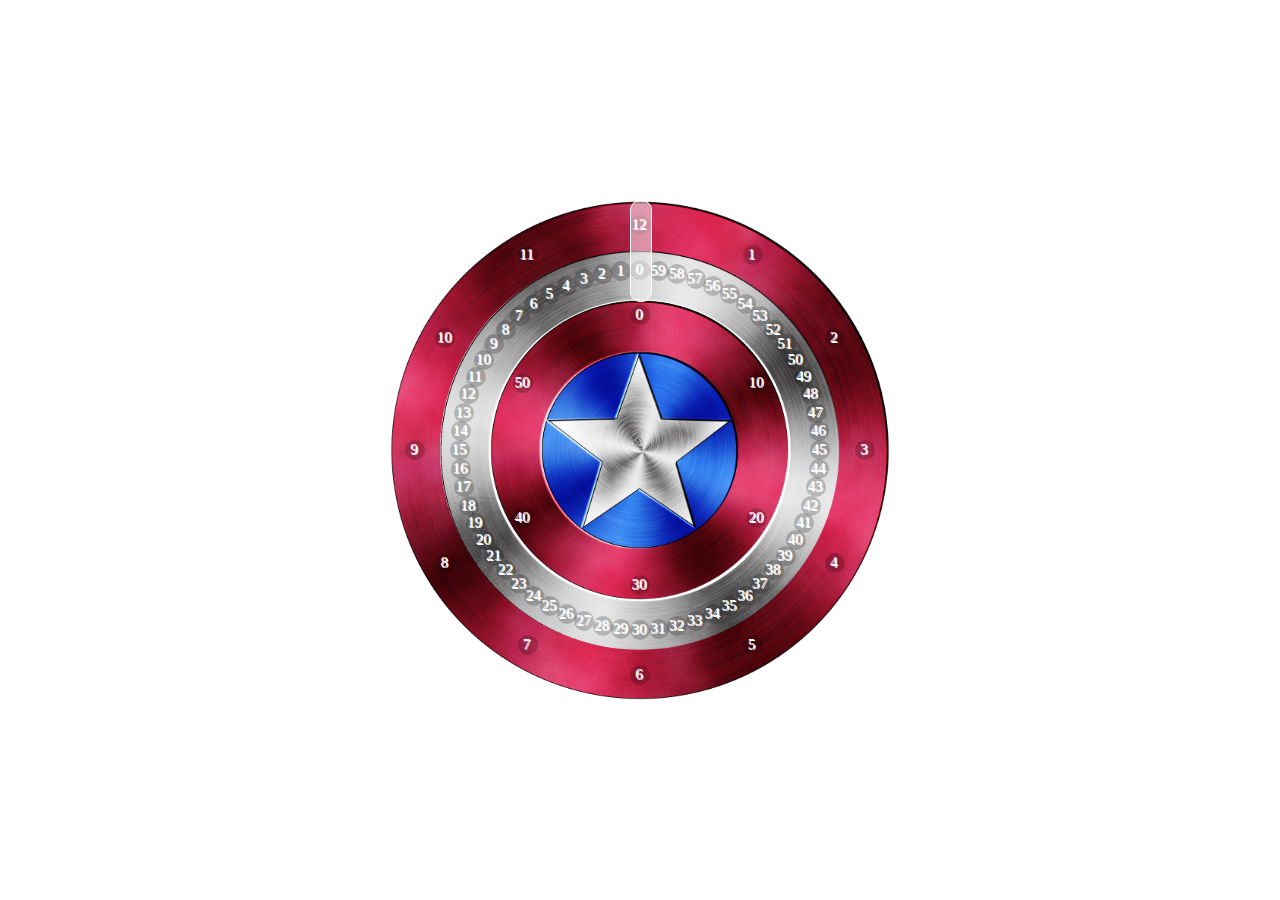
==== index.html @ a3017b5c "1-complete" ====
<!DOCTYPE html>
<html>
<head lang="en">
    <meta charset="UTF-8">
    <title></title>
    <link rel="stylesheet" href="mycss/clock.css"/>
</head>

<body>
    <div class="container">
        <div class="displayArea"></div>
        <div class="hour">
            <div class="center">
            </div>
        </div>
        <div class="mins">
            <div class="center">
            </div>
        </div>
        <div class="second">
            <div class="center">
            </div>
        </div>
    </div>
    <script src="myapp/jquery-1.11.3.js"></script>
    <script src="myapp/respond.min.js"></script>
    <script src="myapp/clock.js"></script>
</body>
</html>
---- mycss/clock.css ----
.hour,
.mins,
.second {
  position: absolute;
  border-radius: 50%;
  top: 50%;
  left: 50%;
}
.center {
  position: absolute;
  top: 50%;
  left: 50%;
}
.center .point {
  color: white;
  position: absolute;
  width: 20px;
  height: 20px;
  font-size: 15px;
  text-align: center;
  line-height: 20px;
  border-radius: 10px;
  text-shadow: -1px -1px 0 #ffffff;
  background: rgba(0, 0, 0, 0.2);
}
.displayArea {
  position: absolute;
  border-radius: 10px;
  top: 50%;
  left: 50%;
  width: 20px;
  height: 100px;
  border: 1px solid #fff;
  background: rgba(255, 255, 255, 0.5);
  z-index: 5;
  margin-left: -10px;
  margin-top: -250px;
}
.hour {
  width: 500px;
  height: 500px;
  background: url("../img/hour_bg.png") no-repeat;
  background-position: center center;
  background-size: cover;
  z-index: 0;
  margin-left: -250px;
  margin-top: -250px;
}
.mins {
  width: 400px;
  height: 400px;
  background: #a19a94;
  z-index: 1;
  margin-left: -200px;
  margin-top: -200px;
  background: url("../img/min_bg.png") no-repeat;
  background-position: center center;
  background-size: contain;
}
.second {
  width: 300px;
  height: 300px;
  background: #a42034;
  z-index: 2;
  margin-left: -150px;
  margin-top: -150px;
  background: url("../img/sec_bg.png") no-repeat;
  background-position: center center;
  background-size: cover;
}
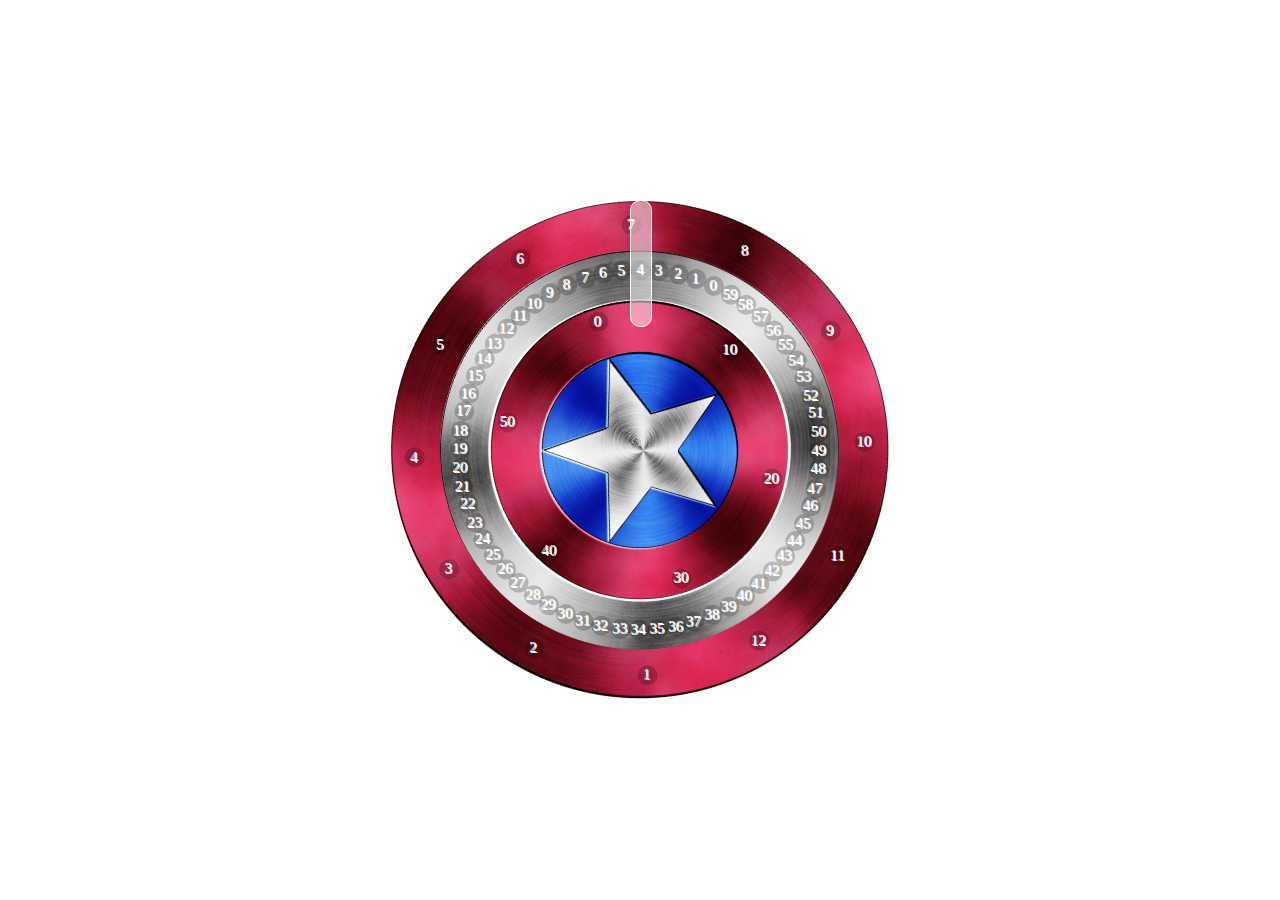
==== commit ea3cfbb0: "erweima_add" ====
--- a/index.html
+++ b/index.html
@@ -8,21 +8,27 @@
 
 <body>
     <div class="container">
-        <div class="displayArea"></div>
-        <div class="hour">
-            <div class="center">
+        <div class="box">
+            <div id="mask" class="" style="display: none">
+                <img/>
             </div>
-        </div>
-        <div class="mins">
-            <div class="center">
+            <div class="displayArea"></div>
+            <div class="hour">
+                <div class="center">
+                </div>
             </div>
-        </div>
-        <div class="second">
-            <div class="center">
+            <div class="mins">
+                <div class="center">
+                </div>
+            </div>
+            <div class="second">
+                <div class="center">
+                </div>
             </div>
         </div>
     </div>
     <script src="myapp/jquery-1.11.3.js"></script>
+    <script src="myapp/jquery-ui.js"></script>
     <script src="myapp/respond.min.js"></script>
     <script src="myapp/clock.js"></script>
 </body>
--- a/mycss/clock.css
+++ b/mycss/clock.css
@@ -16,7 +16,7 @@
   position: absolute;
   width: 20px;
   height: 20px;
-  font-size: 15px;
+  font-size: 15.15151515px;
   text-align: center;
   line-height: 20px;
   border-radius: 10px;
@@ -29,10 +29,10 @@
   top: 50%;
   left: 50%;
   width: 20px;
-  height: 100px;
+  height: 125px;
   border: 1px solid #fff;
   background: rgba(255, 255, 255, 0.5);
-  z-index: 5;
+  z-index: 3;
   margin-left: -10px;
   margin-top: -250px;
 }
@@ -45,6 +45,22 @@
   z-index: 0;
   margin-left: -250px;
   margin-top: -250px;
+}
+#mask {
+  position: absolute;
+  top: 50%;
+  left: 50%;
+  width: 500px;
+  height: 500px;
+  background-position: center center;
+  background-size: cover;
+  z-index: 5;
+  margin-left: -250px;
+  margin-top: -250px;
+  background-color: rgba(255, 255, 255, 0.8);
+}
+#mask img {
+  width: 500px;
 }
 .mins {
   width: 400px;
